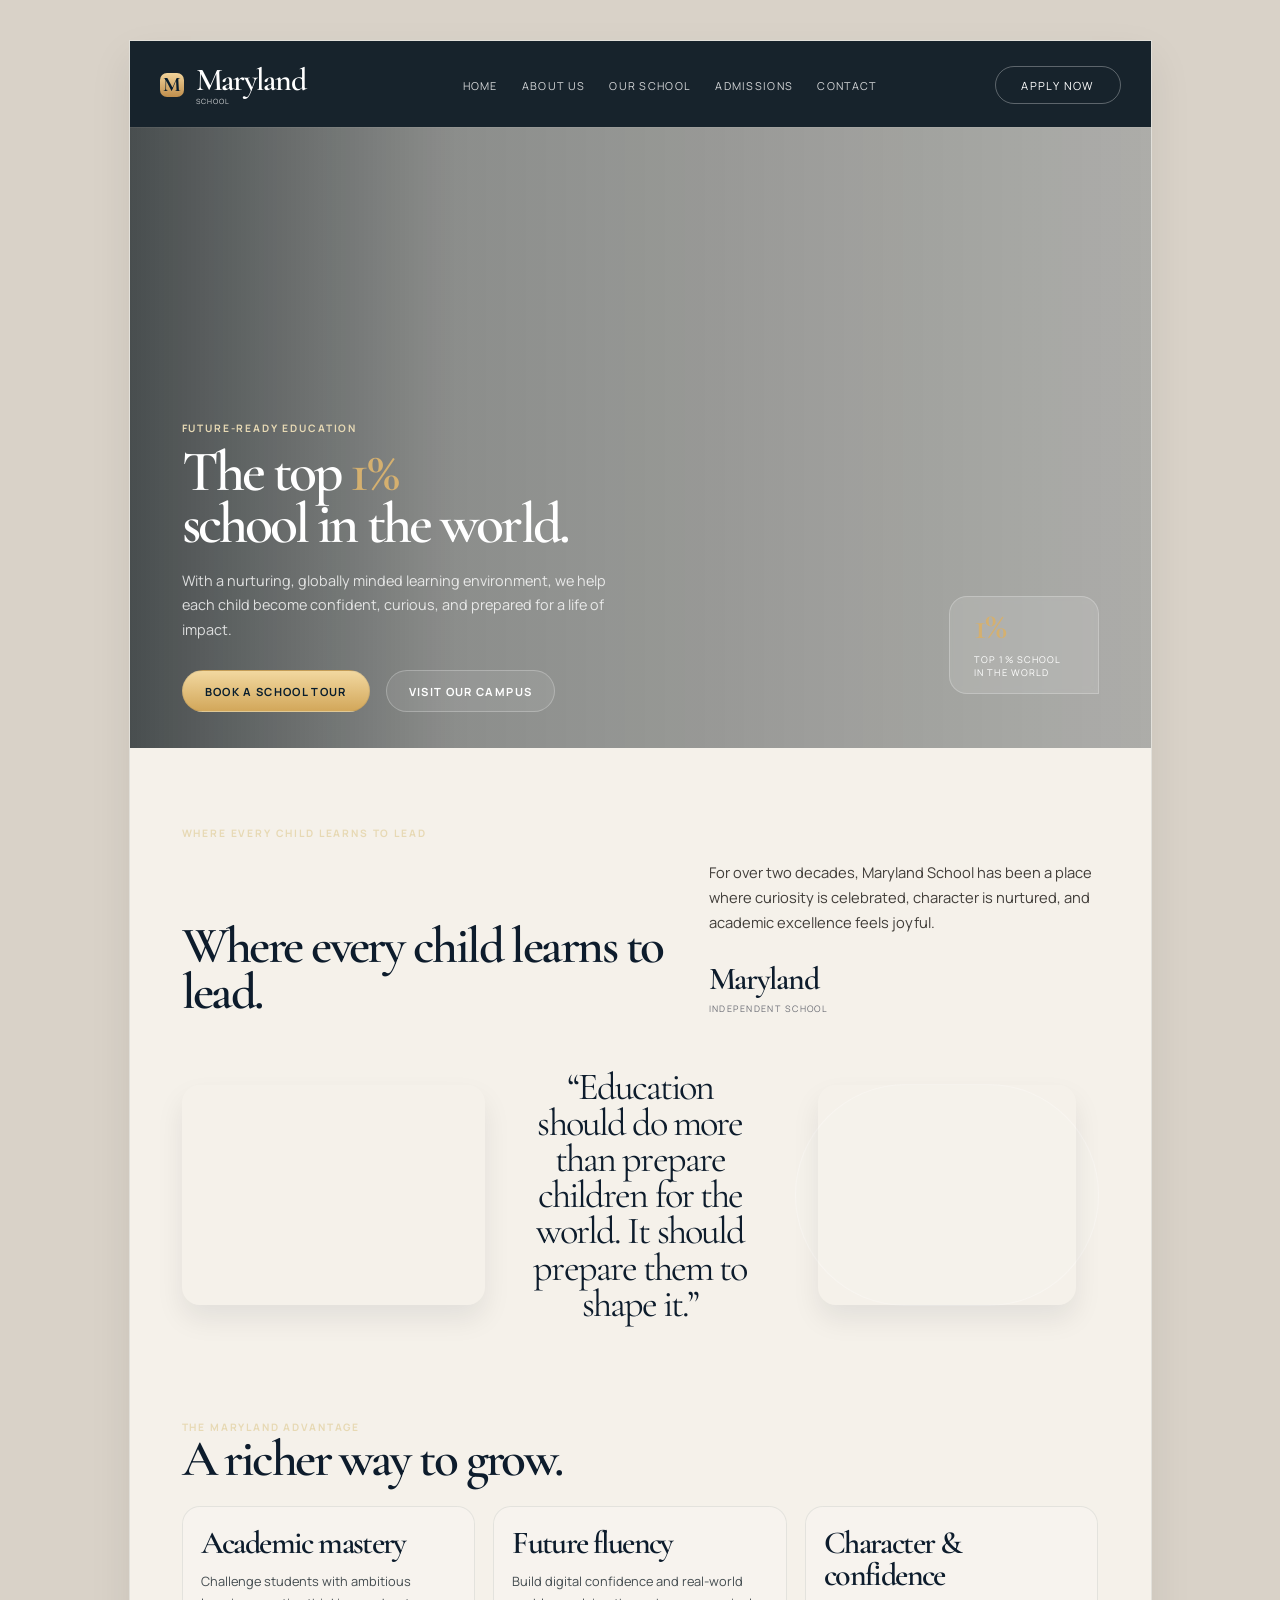
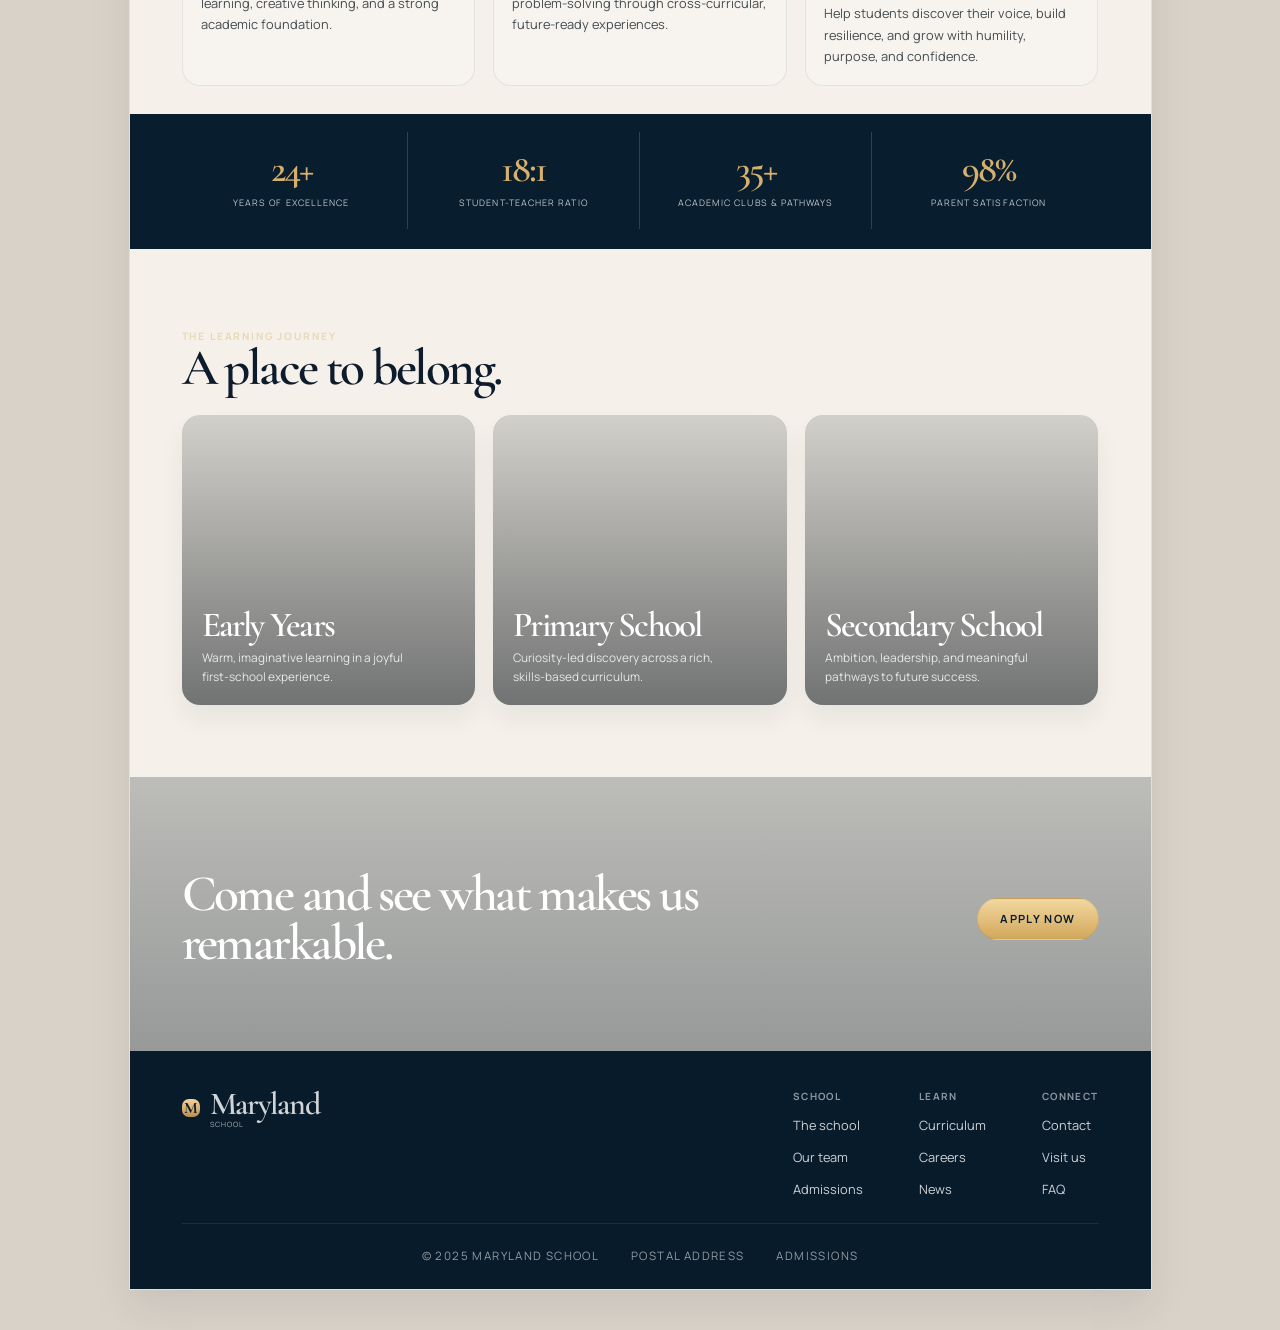
==== index.html @ 66985893 "first commit" ====
<!DOCTYPE html>
<html lang="en">
  <head>
    <meta charset="UTF-8" />
    <meta name="viewport" content="width=device-width, initial-scale=1.0" />
    <title>Maryland School</title>
    <meta
      name="description"
      content="Maryland School — future-ready education for curious learners."
    />
    <link rel="preconnect" href="https://fonts.googleapis.com" />
    <link rel="preconnect" href="https://fonts.gstatic.com" crossorigin />
    <link
      href="https://fonts.googleapis.com/css2?family=Cormorant+Garamond:wght@400;500;600;700&family=Manrope:wght@400;500;600;700;800&display=swap"
      rel="stylesheet"
    />
    <link rel="stylesheet" href="styles.css" />
  </head>
  <body>
    <div class="page-shell">
      <header class="topbar">
        <div class="brand" aria-label="Maryland School home">
          <div class="brand-mark">M</div>
          <div class="brand-copy">
            <span>Maryland</span>
            <small>School</small>
          </div>
        </div>

        <nav class="main-nav" aria-label="Main navigation">
          <a href="#">Home</a>
          <a href="#">About us</a>
          <a href="#">Our school</a>
          <a href="#">Admissions</a>
          <a href="#">Contact</a>
        </nav>

        <button class="nav-button" type="button">Apply now</button>
      </header>

      <main>
        <section class="hero">
          <div class="hero-overlay"></div>
          <div class="hero-inner">
            <div class="hero-copy">
              <p class="kicker">Future-ready education</p>
              <h1>
                The top <span>1%</span><br />
                school in the world.
              </h1>
              <p class="lede">
                With a nurturing, globally minded learning environment, we help
                each child become confident, curious, and prepared for a life of
                impact.
              </p>
              <div class="hero-actions">
                <a href="#" class="primary">Book a school tour</a>
                <a href="#" class="secondary">Visit our campus</a>
              </div>
            </div>

            <div class="hero-stat" aria-label="1% top school award">
              <span>1%</span>
              <small>Top 1% school in the world</small>
            </div>
          </div>
        </section>

        <section class="intro section-wrap">
          <div class="eyebrow-wrap">
            <span class="eyebrow">Where every child learns to lead</span>
          </div>

          <div class="intro-grid">
            <h2>Where every child learns to lead.</h2>
            <div class="intro-copy">
              <p>
                For over two decades, Maryland School has been a place where
                curiosity is celebrated, character is nurtured, and academic
                excellence feels joyful.
              </p>
              <div class="signature-block">
                <span class="signature">Maryland</span>
                <small>Independent school</small>
              </div>
            </div>
          </div>
        </section>

        <section class="story section-wrap">
          <div class="story-visual">
            <div class="story-photo photo-one"></div>
          </div>

          <div class="story-copy">
            <p>
              “Education should do more than prepare children for the world. It
              should prepare them to shape it.”
            </p>
          </div>

          <div class="story-visual secondary">
            <div class="story-photo photo-two"></div>
          </div>
        </section>

        <section class="growth section-wrap">
          <div class="section-head">
            <span class="eyebrow">The Maryland advantage</span>
            <h2>A richer way to grow.</h2>
          </div>

          <div class="growth-grid">
            <article class="growth-card">
              <h3>Academic mastery</h3>
              <p>
                Challenge students with ambitious learning, creative thinking, and
                a strong academic foundation.
              </p>
            </article>
            <article class="growth-card">
              <h3>Future fluency</h3>
              <p>
                Build digital confidence and real-world problem-solving through
                cross-curricular, future-ready experiences.
              </p>
            </article>
            <article class="growth-card">
              <h3>Character &amp; confidence</h3>
              <p>
                Help students discover their voice, build resilience, and grow
                with humility, purpose, and confidence.
              </p>
            </article>
          </div>
        </section>

        <section class="stats" aria-label="School performance stats">
          <div class="stat-item">
            <strong>24+</strong>
            <span>Years of excellence</span>
          </div>
          <div class="stat-item">
            <strong>18:1</strong>
            <span>Student-teacher ratio</span>
          </div>
          <div class="stat-item">
            <strong>35+</strong>
            <span>Academic clubs &amp; pathways</span>
          </div>
          <div class="stat-item">
            <strong>98%</strong>
            <span>Parent satisfaction</span>
          </div>
        </section>

        <section class="school-journey section-wrap">
          <div class="section-head">
            <span class="eyebrow">The learning journey</span>
            <h2>A place to belong.</h2>
          </div>

          <div class="journey-grid">
            <article class="journey-card early-years">
              <div class="card-copy">
                <h3>Early Years</h3>
                <p>Warm, imaginative learning in a joyful first-school experience.</p>
              </div>
            </article>
            <article class="journey-card primary-school">
              <div class="card-copy">
                <h3>Primary School</h3>
                <p>Curiosity-led discovery across a rich, skills-based curriculum.</p>
              </div>
            </article>
            <article class="journey-card secondary-school">
              <div class="card-copy">
                <h3>Secondary School</h3>
                <p>Ambition, leadership, and meaningful pathways to future success.</p>
              </div>
            </article>
          </div>
        </section>

        <section class="cta-banner">
          <div class="cta-inner">
            <h2>Come and see what makes us remarkable.</h2>
            <a href="#">Apply now</a>
          </div>
        </section>
      </main>

      <footer class="site-footer">
        <div class="footer-top">
          <div class="footer-brand">
            <div class="brand-mark small">M</div>
            <div class="brand-copy">
              <span>Maryland</span>
              <small>School</small>
            </div>
          </div>

          <div class="footer-links">
            <div>
              <h4>School</h4>
              <ul>
                <li><a href="#">The school</a></li>
                <li><a href="#">Our team</a></li>
                <li><a href="#">Admissions</a></li>
              </ul>
            </div>
            <div>
              <h4>Learn</h4>
              <ul>
                <li><a href="#">Curriculum</a></li>
                <li><a href="#">Careers</a></li>
                <li><a href="#">News</a></li>
              </ul>
            </div>
            <div>
              <h4>Connect</h4>
              <ul>
                <li><a href="#">Contact</a></li>
                <li><a href="#">Visit us</a></li>
                <li><a href="#">FAQ</a></li>
              </ul>
            </div>
          </div>
        </div>

        <div class="footer-meta">
          <p>© 2025 Maryland School</p>
          <p>Postal address</p>
          <p>Admissions</p>
        </div>
      </footer>
    </div>
  </body>
</html>
---- styles.css ----
:root {
  --paper: #f5f1ea;
  --paper-strong: #ece5dc;
  --ink: #0d1c2c;
  --ink-soft: #17314f;
  --muted: #6b6d75;
  --line: rgba(12, 25, 33, 0.12);
  --gold: #d5b06f;
  --gold-soft: #e7d9b4;
  --navy: #081d2d;
  --navy-2: #0d2130;
  --blue: #8095b5;
  --seagreen: #bcc4b7;
  --shadow: rgba(7, 20, 29, 0.12);
}

* {
  box-sizing: border-box;
}

html {
  scroll-behavior: smooth;
}

body {
  margin: 0;
  font-family: "Manrope", "Segoe UI", sans-serif;
  background: #d9d2c8;
  color: var(--ink);
}

img {
  max-width: 100%;
  display: block;
}

button,
a {
  font: inherit;
}

.page-shell {
  width: min(1023px, calc(100% - 32px));
  margin: 40px auto;
  background: var(--paper);
  box-shadow: 0 18px 40px rgba(10, 18, 26, 0.08);
  border: 1px solid rgba(12, 25, 33, 0.08);
}

.topbar {
  display: flex;
  align-items: center;
  justify-content: space-between;
  gap: 22px;
  background: rgba(10, 23, 32, 0.94);
  padding: 18px 30px 16px;
  min-height: 86px;
  color: white;
}

.brand {
  display: flex;
  align-items: center;
  gap: 12px;
  min-width: 185px;
}

.brand-mark {
  width: 24px;
  height: 24px;
  border-radius: 7px;
  background: linear-gradient(180deg, #f2d39a, #bf8e4c);
  color: var(--navy);
  display: grid;
  place-items: center;
  font-family: "Cormorant Garamond", Georgia, serif;
  font-weight: 700;
  font-size: 1.3rem;
  line-height: 1;
}

.brand-mark.small {
  width: 18px;
  height: 18px;
  font-size: 1rem;
}

.brand-copy {
  display: flex;
  flex-direction: column;
  line-height: 0.95;
}

.brand-copy span {
  font-family: "Cormorant Garamond", Georgia, serif;
  font-size: 2rem;
  letter-spacing: -0.04em;
  font-weight: 600;
}

.brand-copy small {
  text-transform: uppercase;
  letter-spacing: 0.16em;
  font-size: 0.45rem;
  opacity: 0.8;
  margin-top: 2px;
}

.main-nav {
  display: flex;
  align-items: center;
  justify-content: center;
  gap: 24px;
  flex: 1;
  font-size: 0.68rem;
  text-transform: uppercase;
  letter-spacing: 0.12em;
}

.main-nav a {
  color: rgba(255, 255, 255, 0.82);
  text-decoration: none;
  transition: color 0.2s ease;
}

.main-nav a:hover,
.main-nav a:focus-visible {
  color: var(--gold-soft);
}

.nav-button,
.primary,
.secondary,
.cta-inner a {
  display: inline-flex;
  align-items: center;
  justify-content: center;
  border-radius: 999px;
  text-decoration: none;
  transition: transform 0.2s ease, opacity 0.2s ease;
}

.nav-button {
  background: transparent;
  border: 1px solid rgba(255, 255, 255, 0.3);
  color: white;
  font-size: 0.7rem;
  letter-spacing: 0.12em;
  text-transform: uppercase;
  min-width: 126px;
  min-height: 38px;
  cursor: pointer;
}

.nav-button:hover,
.primary:hover,
.secondary:hover,
.cta-inner a:hover {
  transform: translateY(-1px);
}

.hero {
  position: relative;
  min-height: 620px;
  background:
    linear-gradient(90deg, rgba(6, 15, 19, 0.72) 0%, rgba(6, 15, 19, 0.44) 32%, rgba(6, 15, 19, 0.3) 100%),
    url("https://images.unsplash.com/photo-1503676260728-1c00da094a0b?auto=format&fit=crop&w=1400&q=80") center/cover no-repeat;
  border-top: 1px solid rgba(255, 255, 255, 0.06);
}

.hero-inner {
  position: relative;
  z-index: 1;
  max-width: 100%;
  min-height: 620px;
  display: flex;
  align-items: flex-end;
  justify-content: space-between;
  padding: 72px 52px 36px;
}

.hero-copy {
  max-width: 540px;
  color: white;
}

.kicker,
.eyebrow {
  margin: 0 0 12px;
  font-size: 0.64rem;
  letter-spacing: 0.18em;
  text-transform: uppercase;
  color: var(--gold-soft);
  font-weight: 700;
}

.hero-copy h1 {
  margin: 0;
  font-family: "Cormorant Garamond", Georgia, serif;
  font-weight: 600;
  letter-spacing: -0.05em;
  line-height: 0.9;
  font-size: clamp(3.6rem, 4vw, 5.2rem);
}

.hero-copy h1 span {
  color: var(--gold);
}

.lede {
  max-width: 440px;
  margin-top: 18px;
  font-size: 0.9rem;
  line-height: 1.7;
  color: rgba(255, 255, 255, 0.8);
}

.hero-actions {
  margin-top: 28px;
  display: flex;
  align-items: center;
  gap: 16px;
  flex-wrap: wrap;
}

.primary,
.secondary,
.cta-inner a {
  min-height: 42px;
  padding: 0 22px;
  font-size: 0.7rem;
  letter-spacing: 0.12em;
  text-transform: uppercase;
  font-weight: 700;
}

.primary,
.cta-inner a {
  background: linear-gradient(180deg, #f2d8a0, #d2a75a);
  color: var(--navy);
  border: 1px solid rgba(13, 28, 44, 0.08);
}

.secondary {
  background: rgba(255, 255, 255, 0.08);
  border: 1px solid rgba(255, 255, 255, 0.25);
  color: white;
}

.hero-stat {
  display: flex;
  flex-direction: column;
  align-items: flex-start;
  justify-content: flex-end;
  align-self: flex-end;
  padding: 18px 24px 14px;
  border-radius: 18px 18px 0 18px;
  background: rgba(255, 255, 255, 0.12);
  border: 1px solid rgba(255, 255, 255, 0.24);
  backdrop-filter: blur(3px);
  margin-bottom: 18px;
  width: 150px;
  height: 98px;
  color: white;
}

.hero-stat span {
  font-family: "Cormorant Garamond", Georgia, serif;
  font-size: 2.4rem;
  font-weight: 600;
  letter-spacing: -0.05em;
  line-height: 1;
  color: var(--gold);
}

.hero-stat small {
  margin-top: 8px;
  font-size: 0.58rem;
  line-height: 1.4;
  letter-spacing: 0.12em;
  text-transform: uppercase;
}

.section-wrap {
  padding: 72px 52px 0;
}

.intro {
  background: var(--paper);
}

.eyebrow-wrap {
  margin-bottom: 18px;
}

.intro-grid {
  display: grid;
  grid-template-columns: 1.2fr 1fr;
  align-items: end;
  gap: 26px;
  padding-bottom: 10px;
}

.intro-grid h2,
.section-head h2 {
  margin: 0;
  font-family: "Cormorant Garamond", Georgia, serif;
  font-size: clamp(2.8rem, 4vw, 4.1rem);
  line-height: 0.9;
  letter-spacing: -0.05em;
  color: var(--ink);
  font-weight: 600;
}

.intro-copy {
  display: flex;
  flex-direction: column;
  align-items: flex-start;
  gap: 18px;
  justify-self: end;
  max-width: 390px;
}

.intro-copy p {
  margin: 0;
  color: #403d39;
  font-size: 0.92rem;
  line-height: 1.7;
}

.signature-block {
  display: flex;
  flex-direction: column;
  align-items: flex-start;
  gap: 4px;
  margin-top: 6px;
}

.signature-block .signature {
  font-family: "Cormorant Garamond", Georgia, serif;
  font-size: 2rem;
  font-weight: 600;
  letter-spacing: -0.04em;
  color: var(--ink);
}

.signature-block small {
  font-size: 0.56rem;
  letter-spacing: 0.16em;
  text-transform: uppercase;
  color: var(--muted);
}

.story {
  display: grid;
  grid-template-columns: 1.2fr 1fr 1.2fr;
  gap: 28px;
  align-items: center;
  padding-top: 44px;
}

.story-visual {
  min-height: 220px;
}

.story-photo {
  width: 100%;
  height: 100%;
  min-height: 220px;
  border-radius: 18px;
  box-shadow: 0 14px 28px rgba(16, 25, 32, 0.08);
  background-size: cover;
  background-position: center;
}

.photo-one {
  background-image: url("https://images.unsplash.com/photo-1503676260728-1c00da094a0b?auto=format&fit=crop&w=900&q=80");
}

.photo-two {
  background-image: url("https://images.unsplash.com/photo-1545239351-1141bd82e8a6?auto=format&fit=crop&w=900&q=80");
}

.story-copy {
  display: flex;
  justify-content: center;
}

.story-copy p {
  margin: 0;
  max-width: 240px;
  font-family: "Cormorant Garamond", Georgia, serif;
  font-size: clamp(2rem, 3vw, 3rem);
  line-height: 0.94;
  letter-spacing: -0.05em;
  color: var(--ink);
  text-align: center;
}

.growth {
  background: var(--paper);
  padding-top: 92px;
}

.section-head {
  margin-bottom: 24px;
}

.growth-grid {
  display: grid;
  grid-template-columns: repeat(3, minmax(0, 1fr));
  gap: 18px;
  padding-bottom: 28px;
}

.growth-card {
  position: relative;
  background: rgba(255, 255, 255, 0.2);
  border: 1px solid rgba(12, 25, 33, 0.08);
  border-radius: 18px;
  padding: 20px 18px 14px;
  min-height: 180px;
}

.growth-card h3 {
  margin: 0 0 12px;
  font-family: "Cormorant Garamond", Georgia, serif;
  font-size: clamp(2rem, 2vw, 2.4rem);
  line-height: 1;
  letter-spacing: -0.05em;
  color: var(--ink);
  font-weight: 600;
}

.growth-card p {
  margin: 0;
  color: rgba(17, 28, 35, 0.78);
  font-size: 0.8rem;
  line-height: 1.7;
}

.stats {
  display: grid;
  grid-template-columns: repeat(4, minmax(0, 1fr));
  background: var(--navy);
  color: white;
  padding: 18px 46px 20px;
}

.stat-item {
  display: flex;
  flex-direction: column;
  align-items: center;
  justify-content: center;
  gap: 8px;
  text-align: center;
  padding: 18px 8px;
  border-right: 1px solid rgba(255, 255, 255, 0.16);
}

.stat-item:last-child {
  border-right: none;
}

.stat-item strong {
  font-family: "Cormorant Garamond", Georgia, serif;
  font-size: clamp(2.3rem, 3vw, 3.2rem);
  font-weight: 600;
  letter-spacing: -0.05em;
  color: var(--gold);
  line-height: 1;
}

.stat-item span {
  font-size: 0.56rem;
  line-height: 1.6;
  text-transform: uppercase;
  letter-spacing: 0.12em;
  color: rgba(255, 255, 255, 0.75);
}

.school-journey {
  padding-top: 74px;
  background: var(--paper);
}

.journey-grid {
  display: grid;
  grid-template-columns: repeat(3, minmax(0, 1fr));
  gap: 18px;
  margin-top: 24px;
}

.journey-card {
  position: relative;
  height: 290px;
  border-radius: 18px;
  overflow: hidden;
  display: flex;
  align-items: flex-end;
  background-size: cover;
  background-position: center;
  box-shadow: 0 14px 24px rgba(16, 25, 32, 0.06);
}

.journey-card::before {
  content: "";
  position: absolute;
  inset: 0;
  background: linear-gradient(180deg, rgba(10, 17, 22, 0.15), rgba(10, 17, 22, 0.56));
}

.card-copy {
  position: relative;
  z-index: 1;
  padding: 20px 20px 18px;
  color: white;
}

.card-copy h3 {
  margin: 0 0 8px;
  font-family: "Cormorant Garamond", Georgia, serif;
  font-size: clamp(2.2rem, 2vw, 2.7rem);
  font-weight: 600;
  letter-spacing: -0.05em;
  line-height: 0.9;
}

.card-copy p {
  margin: 0;
  max-width: 220px;
  font-size: 0.74rem;
  line-height: 1.6;
  color: rgba(255, 255, 255, 0.82);
}

.early-years {
  background-image: url("https://images.unsplash.com/photo-1513258496099-48168024aec0?auto=format&fit=crop&w=1000&q=80");
}

.primary-school {
  background-image: url("https://images.unsplash.com/photo-1509062522246-3755977927d7?auto=format&fit=crop&w=1000&q=80");
}

.secondary-school {
  background-image: url("https://images.unsplash.com/photo-1522202176988-66273c2fd55f?auto=format&fit=crop&w=1000&q=80");
}

.primary-school,
.secondary-school {
  background-size: cover;
  background-position: center;
}

.cta-banner {
  background: linear-gradient(180deg, rgba(9, 22, 31, 0.24), rgba(9, 22, 31, 0.4)),
    url("https://images.unsplash.com/photo-1503676260728-1c00da094a0b?auto=format&fit=crop&w=1600&q=80") center/cover no-repeat;
  margin-top: 72px;
  padding: 82px 52px 72px;
  color: white;
}

.cta-inner {
  display: flex;
  align-items: center;
  justify-content: space-between;
  gap: 24px;
  min-height: 120px;
}

.cta-inner h2 {
  margin: 0;
  font-family: "Cormorant Garamond", Georgia, serif;
  font-size: clamp(2.8rem, 4vw, 4rem);
  line-height: 0.95;
  letter-spacing: -0.05em;
  font-weight: 600;
  max-width: 620px;
}

.cta-inner a {
  min-width: 120px;
}

.site-footer {
  background: #081b2a;
  color: rgba(255, 255, 255, 0.82);
  padding: 38px 52px 26px;
}

.footer-top {
  display: flex;
  align-items: flex-start;
  justify-content: space-between;
  gap: 24px;
  border-bottom: 1px solid rgba(255, 255, 255, 0.08);
  padding-bottom: 24px;
}

.footer-brand {
  display: flex;
  align-items: center;
  gap: 10px;
}

.footer-links {
  display: flex;
  gap: 56px;
}

.footer-links h4 {
  margin: 0 0 10px;
  font-size: 0.62rem;
  text-transform: uppercase;
  letter-spacing: 0.14em;
  color: rgba(255, 255, 255, 0.55);
}

.footer-links ul {
  list-style: none;
  margin: 0;
  padding: 0;
  display: flex;
  flex-direction: column;
  gap: 10px;
}

.footer-links a {
  color: rgba(255, 255, 255, 0.8);
  text-decoration: none;
  font-size: 0.8rem;
}

.footer-meta {
  display: flex;
  align-items: center;
  justify-content: center;
  gap: 32px;
  padding-top: 24px;
  font-size: 0.72rem;
  letter-spacing: 0.12em;
  text-transform: uppercase;
  color: rgba(255, 255, 255, 0.56);
}

.footer-meta p {
  margin: 0;
}

@media (max-width: 840px) {
  .topbar {
    flex-wrap: wrap;
    justify-content: center;
    padding: 18px 22px;
  }

  .main-nav {
    order: 3;
    width: 100%;
    flex-wrap: wrap;
    gap: 12px 18px;
  }

  .hero-inner {
    flex-direction: column;
    justify-content: flex-end;
    align-items: flex-start;
    padding: 54px 30px 28px;
  }

  .section-wrap,
  .cta-banner,
  .site-footer {
    padding-left: 24px;
    padding-right: 24px;
  }

  .intro-grid,
  .story,
  .growth-grid,
  .journey-grid,
  .stats,
  .footer-top,
  .cta-inner {
    grid-template-columns: 1fr;
    display: grid;
  }

  .story {
    gap: 24px;
  }

  .story-copy {
    order: 2;
  }

  .story-copy p {
    max-width: 100%;
  }

  .stats {
    padding: 12px 18px;
  }

  .stat-item {
    border-right: none;
    border-bottom: 1px solid rgba(255, 255, 255, 0.16);
  }

  .stat-item:last-child {
    border-bottom: none;
  }

  .footer-top {
    gap: 18px;
  }

  .footer-links {
    width: 100%;
    justify-content: space-between;
    gap: 18px;
  }

  .footer-meta {
    gap: 12px;
    flex-wrap: wrap;
    justify-content: flex-start;
  }
}

@media (max-width: 540px) {
  .page-shell {
    width: min(100%, calc(100% - 10px));
    margin: 10px auto;
  }

  .brand-copy span {
    font-size: 1.5rem;
  }

  .main-nav {
    font-size: 0.58rem;
    letter-spacing: 0.1em;
  }

  .nav-button {
    min-width: 100%;
  }

  .hero-copy h1 {
    font-size: 3.1rem;
  }

  .lede {
    font-size: 0.8rem;
  }

  .hero-actions {
    flex-direction: column;
    align-items: stretch;
  }

  .primary,
  .secondary,
  .nav-button,
  .cta-inner a {
    width: 100%;
  }

  .intro-grid h2,
  .section-head h2,
  .cta-inner h2 {
    font-size: 2.8rem;
  }

  .story-photo,
  .journey-card {
    min-height: 180px;
  }

  .footer-links {
    flex-direction: column;
  }
}
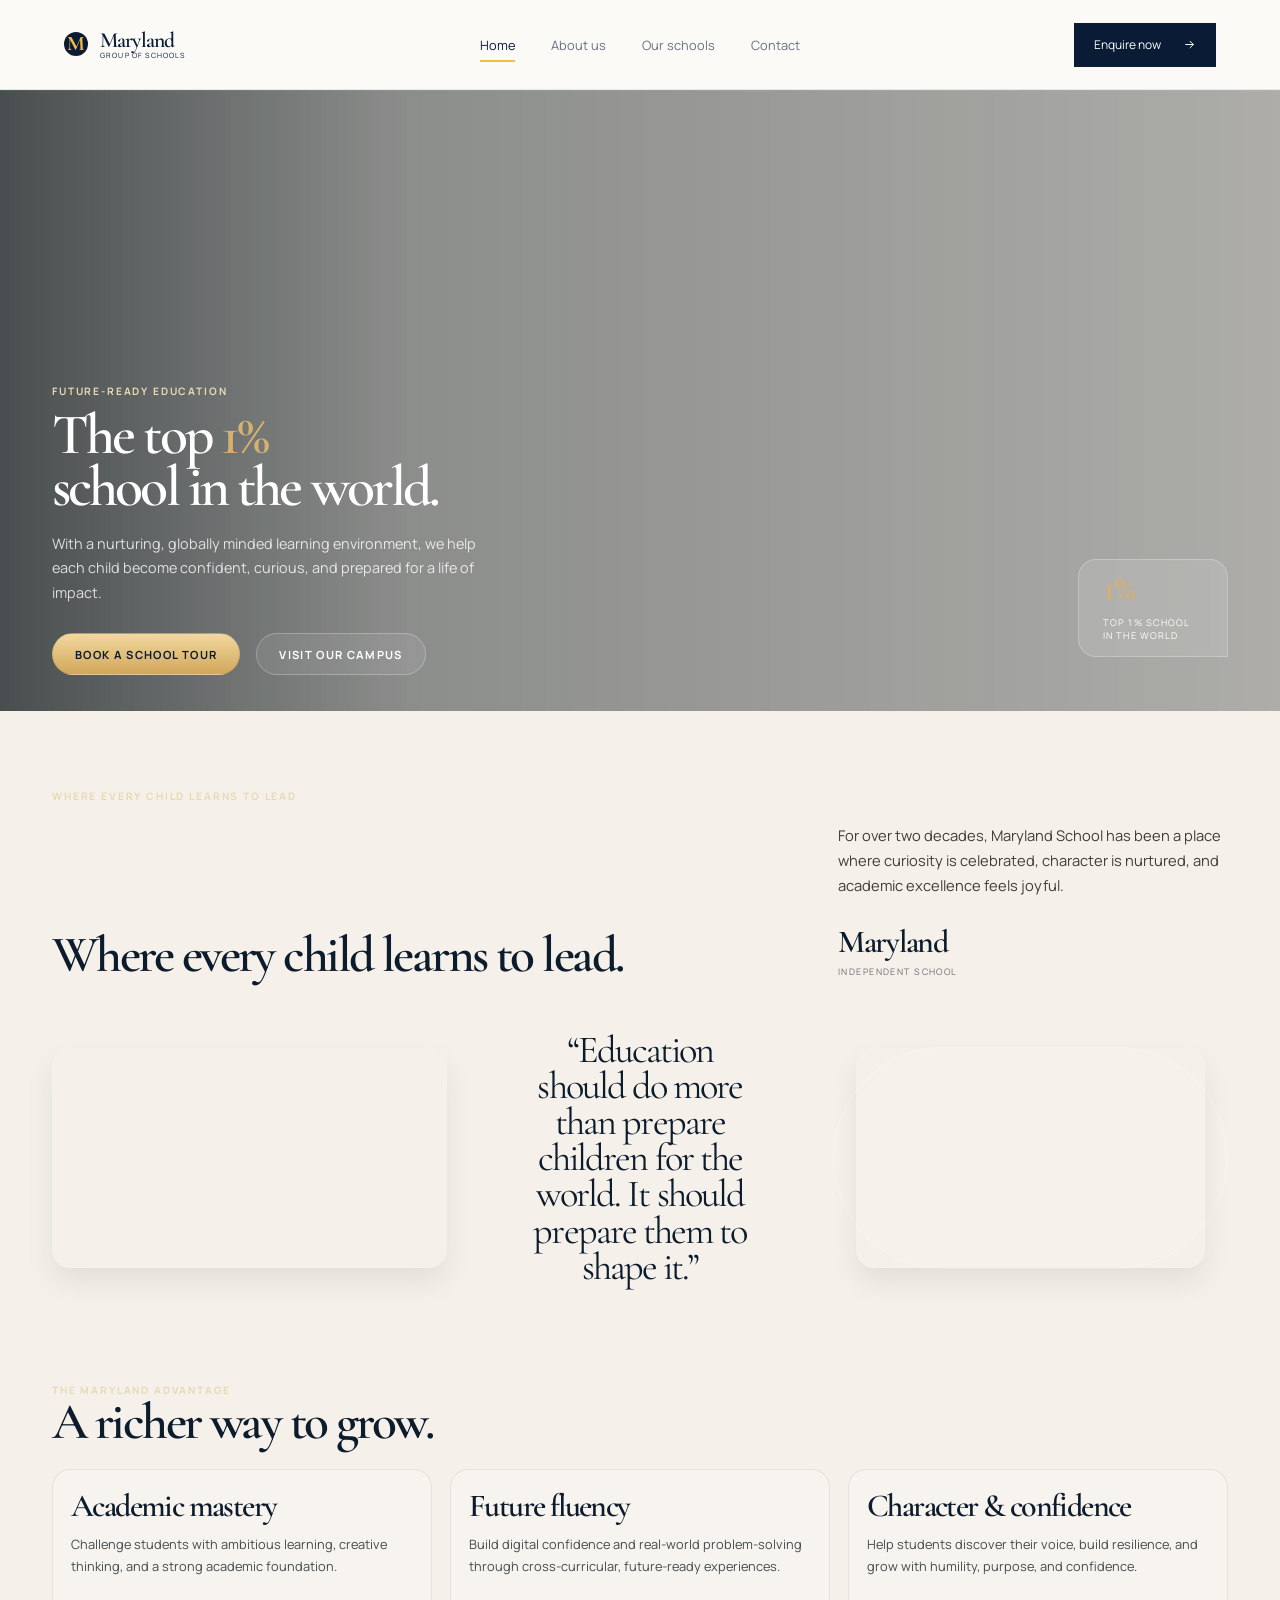
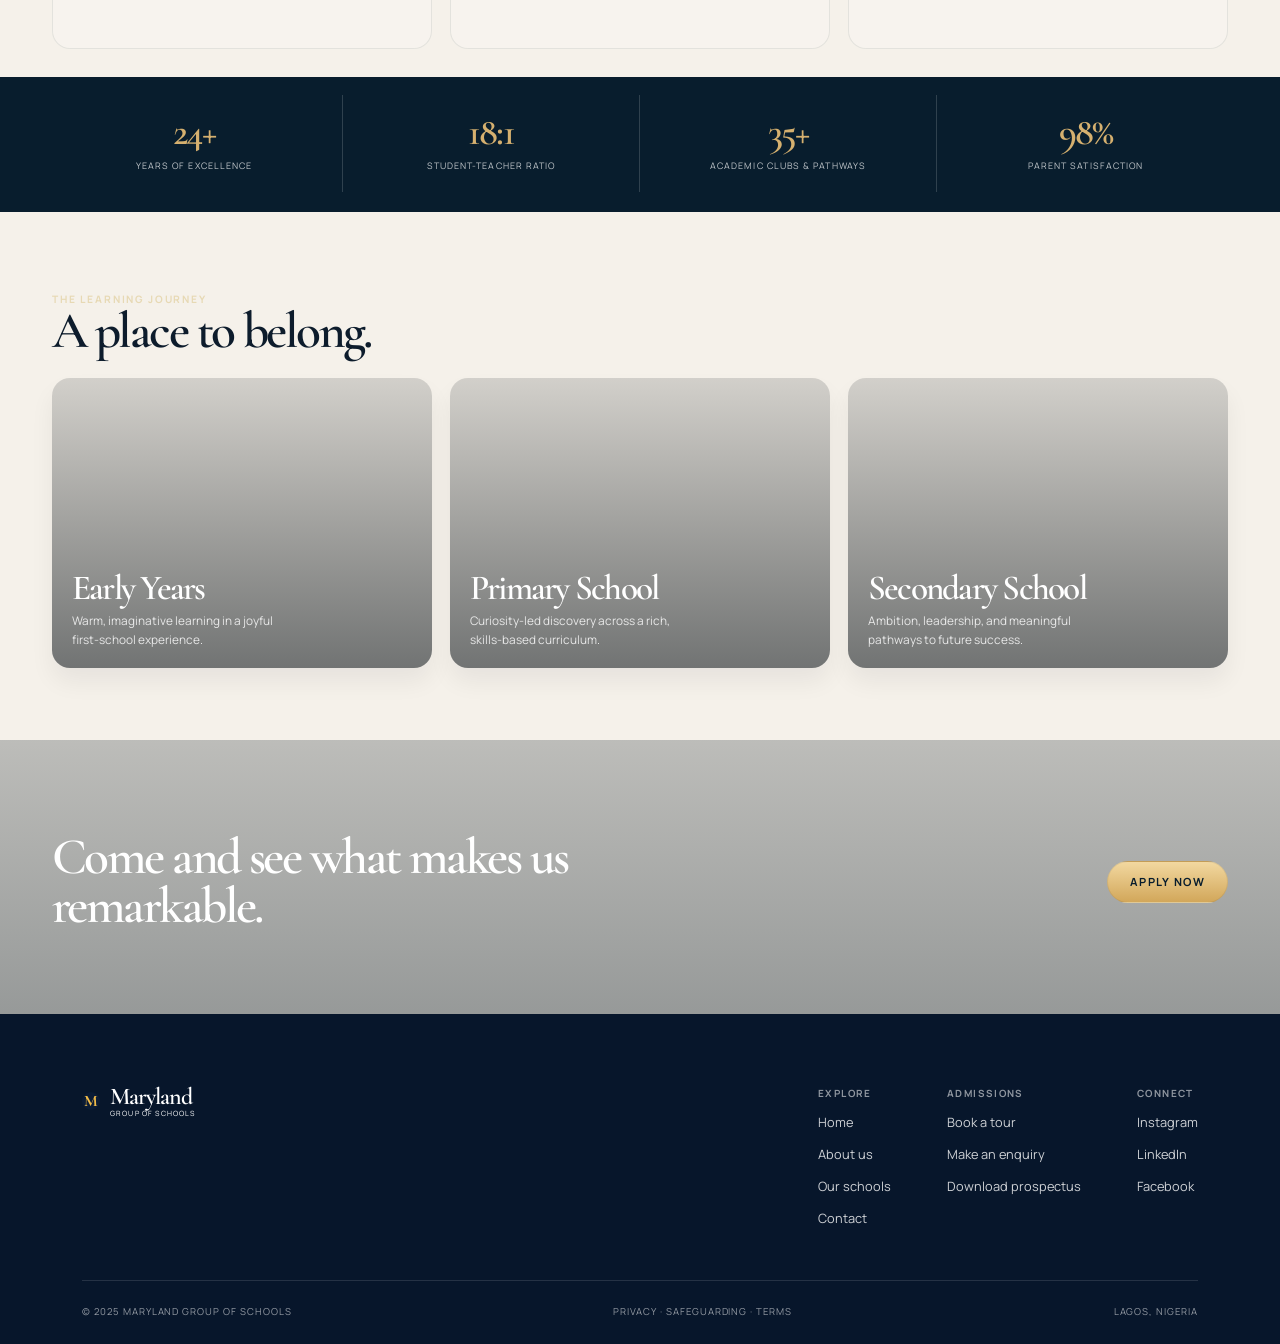
==== commit 79cec2e7: "Second commit (done)" ====
--- a/index.html
+++ b/index.html
@@ -19,23 +19,33 @@
   <body>
     <div class="page-shell">
       <header class="topbar">
-        <div class="brand" aria-label="Maryland School home">
+        <a class="brand" href="index.html" aria-label="Maryland Group of Schools home">
           <div class="brand-mark">M</div>
           <div class="brand-copy">
             <span>Maryland</span>
-            <small>School</small>
-          </div>
-        </div>
+            <small>Group of Schools</small>
+          </div>
+        </a>
 
         <nav class="main-nav" aria-label="Main navigation">
-          <a href="#">Home</a>
-          <a href="#">About us</a>
-          <a href="#">Our school</a>
-          <a href="#">Admissions</a>
-          <a href="#">Contact</a>
+          <a class="active" href="index.html" aria-current="page">Home</a>
+          <a href="about.html">About us</a>
+          <a href="schools.html">Our schools</a>
+          <a href="contact.html">Contact</a>
         </nav>
 
-        <button class="nav-button" type="button">Apply now</button>
+        <a class="nav-button" href="contact.html">
+          Enquire now <img class="arrow-icon" src="assets/arrow.svg" alt="" />
+        </a>
+        <details class="mobile-nav">
+          <summary aria-label="Open navigation menu">Menu</summary>
+          <nav aria-label="Mobile navigation">
+            <a href="index.html" aria-current="page">Home</a>
+            <a href="about.html">About us</a>
+            <a href="schools.html">Our schools</a>
+            <a href="contact.html">Contact</a>
+          </nav>
+        </details>
       </header>
 
       <main>
@@ -54,8 +64,8 @@
                 impact.
               </p>
               <div class="hero-actions">
-                <a href="#" class="primary">Book a school tour</a>
-                <a href="#" class="secondary">Visit our campus</a>
+                <a href="contact.html#enquiry-form" class="primary">Book a school tour</a>
+                <a href="contact.html" class="secondary">Visit our campus</a>
               </div>
             </div>
 
@@ -185,53 +195,54 @@
         <section class="cta-banner">
           <div class="cta-inner">
             <h2>Come and see what makes us remarkable.</h2>
-            <a href="#">Apply now</a>
+            <a href="contact.html#enquiry-form">Apply now</a>
           </div>
         </section>
       </main>
 
       <footer class="site-footer">
         <div class="footer-top">
-          <div class="footer-brand">
+          <a class="footer-brand" href="index.html" aria-label="Maryland Group of Schools home">
             <div class="brand-mark small">M</div>
             <div class="brand-copy">
               <span>Maryland</span>
-              <small>School</small>
-            </div>
-          </div>
+              <small>Group of Schools</small>
+            </div>
+          </a>
 
           <div class="footer-links">
             <div>
-              <h4>School</h4>
+              <h4>Explore</h4>
               <ul>
-                <li><a href="#">The school</a></li>
-                <li><a href="#">Our team</a></li>
-                <li><a href="#">Admissions</a></li>
+                <li><a href="index.html">Home</a></li>
+                <li><a href="about.html">About us</a></li>
+                <li><a href="schools.html">Our schools</a></li>
+                <li><a href="contact.html">Contact</a></li>
               </ul>
             </div>
             <div>
-              <h4>Learn</h4>
+              <h4>Admissions</h4>
               <ul>
-                <li><a href="#">Curriculum</a></li>
-                <li><a href="#">Careers</a></li>
-                <li><a href="#">News</a></li>
+                <li><a href="contact.html">Book a tour</a></li>
+                <li><a href="contact.html">Make an enquiry</a></li>
+                <li><a href="contact.html">Download prospectus</a></li>
               </ul>
             </div>
             <div>
               <h4>Connect</h4>
               <ul>
-                <li><a href="#">Contact</a></li>
-                <li><a href="#">Visit us</a></li>
-                <li><a href="#">FAQ</a></li>
+                <li><a href="https://instagram.com">Instagram</a></li>
+                <li><a href="https://linkedin.com">LinkedIn</a></li>
+                <li><a href="https://facebook.com">Facebook</a></li>
               </ul>
             </div>
           </div>
         </div>
 
         <div class="footer-meta">
-          <p>© 2025 Maryland School</p>
-          <p>Postal address</p>
-          <p>Admissions</p>
+          <p>© 2025 Maryland Group of Schools</p>
+          <p>Privacy · Safeguarding · Terms</p>
+          <p>Lagos, Nigeria</p>
         </div>
       </footer>
     </div>
--- a/styles.css
+++ b/styles.css
@@ -782,3 +782,241 @@
     flex-direction: column;
   }
 }
+
+body {
+  background: var(--paper);
+}
+
+.page-shell {
+  width: 100%;
+  max-width: none;
+  margin: 0;
+  border: 0;
+  box-shadow: none;
+}
+
+.topbar {
+  min-height: 90px;
+  display: grid;
+  grid-template-columns: minmax(180px, 1fr) auto minmax(150px, 1fr);
+  gap: 24px;
+  padding: 0 clamp(24px, 5vw, 72px);
+  background: #fbfaf7;
+  border-bottom: 1px solid rgba(10, 27, 53, 0.08);
+  color: var(--ink);
+}
+
+.brand {
+  color: #0a1b35;
+  text-decoration: none;
+  min-width: 0;
+  gap: 12px;
+}
+
+.brand-mark {
+  flex: 0 0 auto;
+  border-radius: 50%;
+  background: #0a1b35;
+  color: #f2bc48;
+}
+
+.brand-copy span {
+  font-size: 1.35rem;
+}
+
+.brand-copy small {
+  opacity: 1;
+}
+
+.main-nav {
+  order: 0;
+  width: auto;
+  gap: clamp(18px, 3vw, 36px);
+  font-size: 0.8rem;
+  letter-spacing: 0;
+  text-transform: none;
+}
+
+.main-nav a {
+  position: relative;
+  padding: 10px 0;
+  color: #687182;
+}
+
+.main-nav a.active,
+.main-nav a:hover,
+.main-nav a:focus-visible {
+  color: #0a1b35;
+}
+
+.main-nav a.active::after {
+  position: absolute;
+  right: 0;
+  bottom: 2px;
+  left: 0;
+  height: 2px;
+  background: #f2bc48;
+  content: "";
+}
+
+.nav-button {
+  justify-self: end;
+  gap: 22px;
+  min-width: 0;
+  min-height: 44px;
+  border: 0;
+  border-radius: 0;
+  padding: 0 20px;
+  background: #0a1b35;
+  color: #fff;
+  text-decoration: none;
+  font-size: 0.75rem;
+  letter-spacing: 0;
+  text-transform: none;
+}
+
+.mobile-nav {
+  display: none;
+}
+
+.site-footer {
+  background: #07162b;
+  padding: 72px clamp(24px, 8vw, 82px) 26px;
+}
+
+.footer-top {
+  border-bottom-color: rgba(255, 255, 255, 0.12);
+  padding-bottom: 52px;
+}
+
+.footer-brand {
+  color: white;
+  text-decoration: none;
+}
+
+.footer-brand .brand-copy span {
+  font-size: 1.5rem;
+}
+
+.footer-meta {
+  justify-content: space-between;
+  padding-top: 24px;
+  font-size: 0.6rem;
+  letter-spacing: 0.1em;
+}
+
+@media (max-width: 840px) {
+  .topbar {
+    grid-template-columns: 1fr auto;
+    flex-wrap: nowrap;
+    justify-content: space-between;
+    padding: 0 24px;
+  }
+
+  .main-nav {
+    display: none;
+  }
+
+  .nav-button {
+    display: none;
+  }
+
+  .mobile-nav {
+    position: relative;
+    display: block;
+    justify-self: end;
+    order: 0;
+  }
+
+  .mobile-nav summary {
+    display: flex;
+    align-items: center;
+    gap: 12px;
+    min-height: 42px;
+    color: #0a1b35;
+    cursor: pointer;
+    font-size: 0.75rem;
+    list-style: none;
+  }
+
+  .mobile-nav summary::-webkit-details-marker {
+    display: none;
+  }
+
+  .mobile-nav summary::after {
+    width: 18px;
+    height: 12px;
+    background: linear-gradient(
+      to bottom,
+      #0a1b35 0 1px,
+      transparent 1px 5px,
+      #0a1b35 5px 6px,
+      transparent 6px 11px,
+      #0a1b35 11px 12px
+    );
+    content: "";
+  }
+
+  .mobile-nav[open] nav {
+    position: absolute;
+    z-index: 5;
+    top: calc(100% + 8px);
+    right: 0;
+    display: grid;
+    min-width: 210px;
+    padding: 10px;
+    background: #fbfaf7;
+    border: 1px solid rgba(10, 27, 53, 0.12);
+    box-shadow: 0 14px 32px rgba(10, 27, 53, 0.16);
+  }
+
+  .mobile-nav nav a {
+    padding: 13px 12px;
+    color: #0a1b35;
+    text-decoration: none;
+  }
+
+  .mobile-nav nav a:hover,
+  .mobile-nav nav a:focus-visible,
+  .mobile-nav nav a[aria-current="page"] {
+    background: #f5f1e8;
+  }
+
+  .footer-top {
+    display: grid;
+    grid-template-columns: 1fr;
+  }
+}
+
+@media (max-width: 540px) {
+  .page-shell {
+    width: 100%;
+    margin: 0;
+  }
+
+  .topbar {
+    min-height: 76px;
+    padding: 0 20px;
+  }
+
+  .brand-copy span {
+    font-size: 1.25rem;
+  }
+
+  .footer-meta {
+    display: grid;
+    gap: 10px;
+    justify-content: start;
+    text-align: left;
+  }
+}
+
+:where(a, button, summary, input, select, textarea):focus-visible {
+  outline: 2px solid #143f9f;
+  outline-offset: 3px;
+}
+
+::selection {
+  background: #f2bc48;
+  color: #0a1b35;
+}
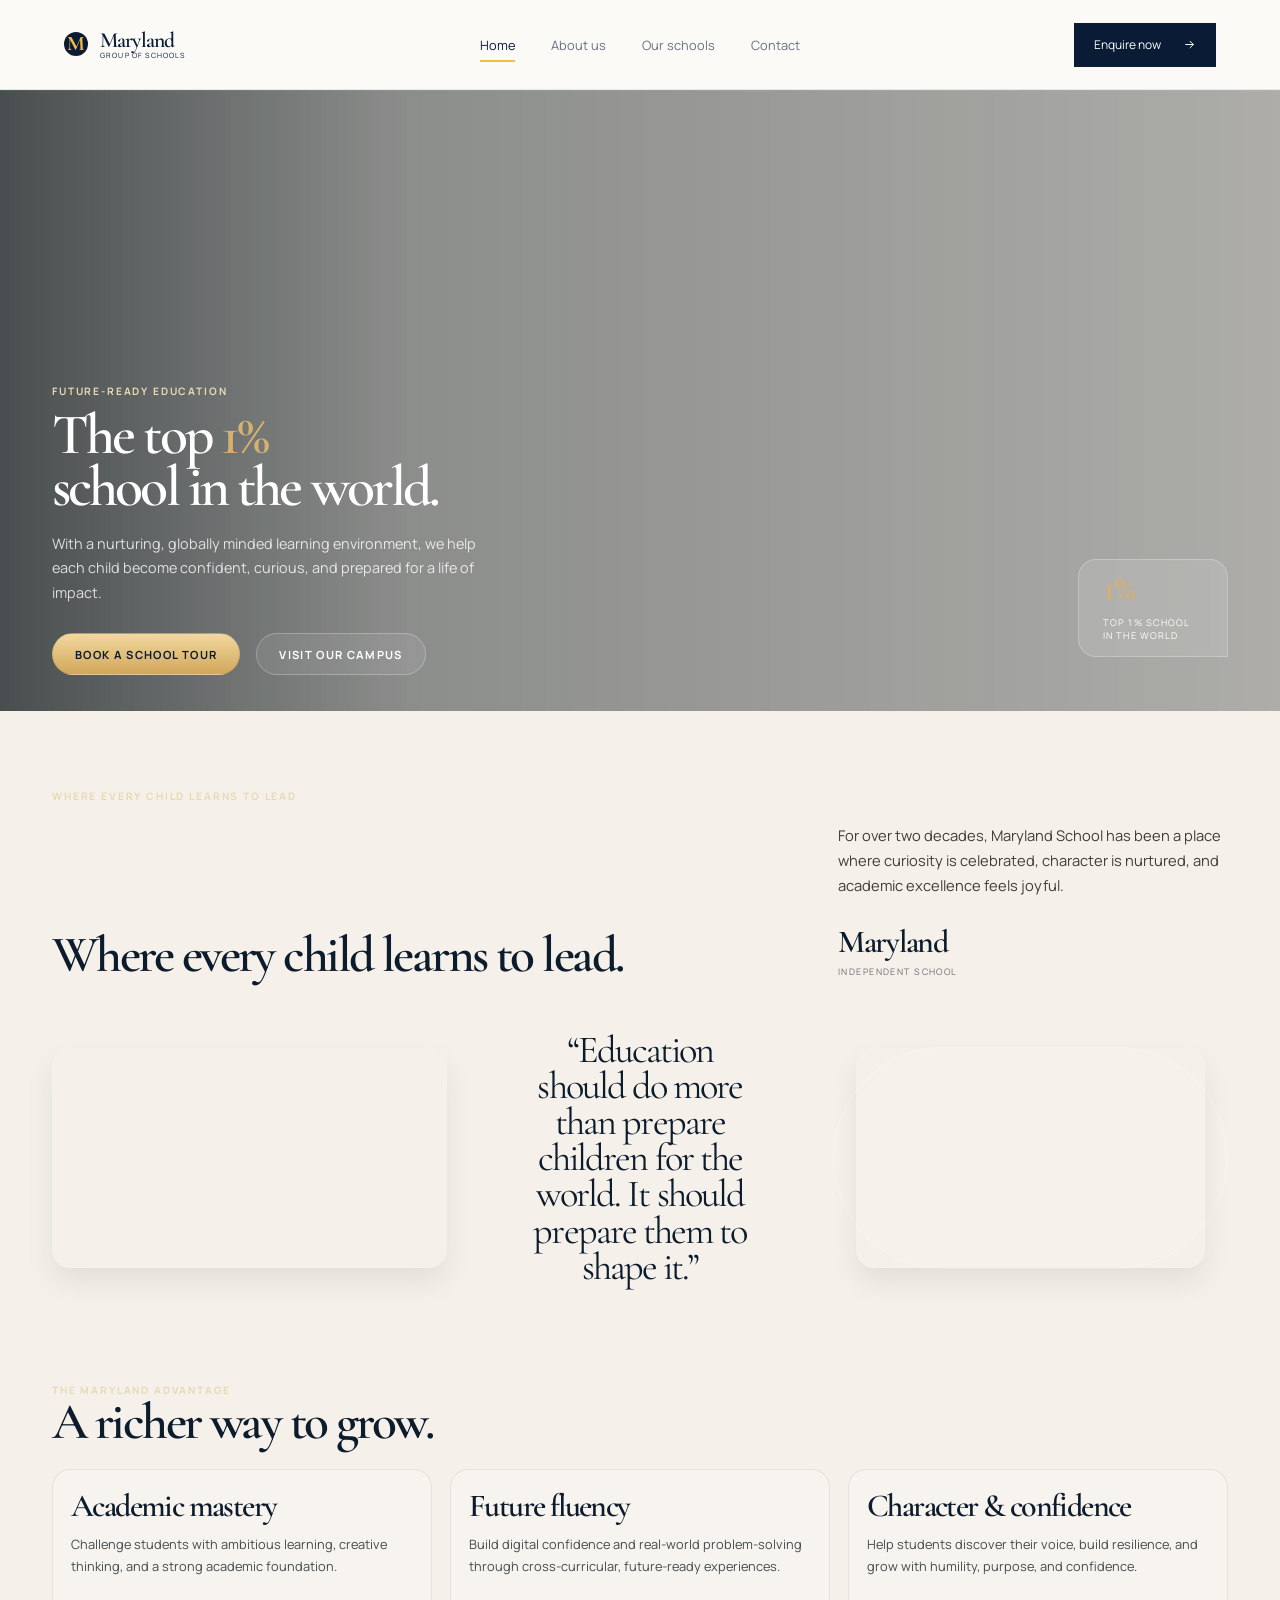
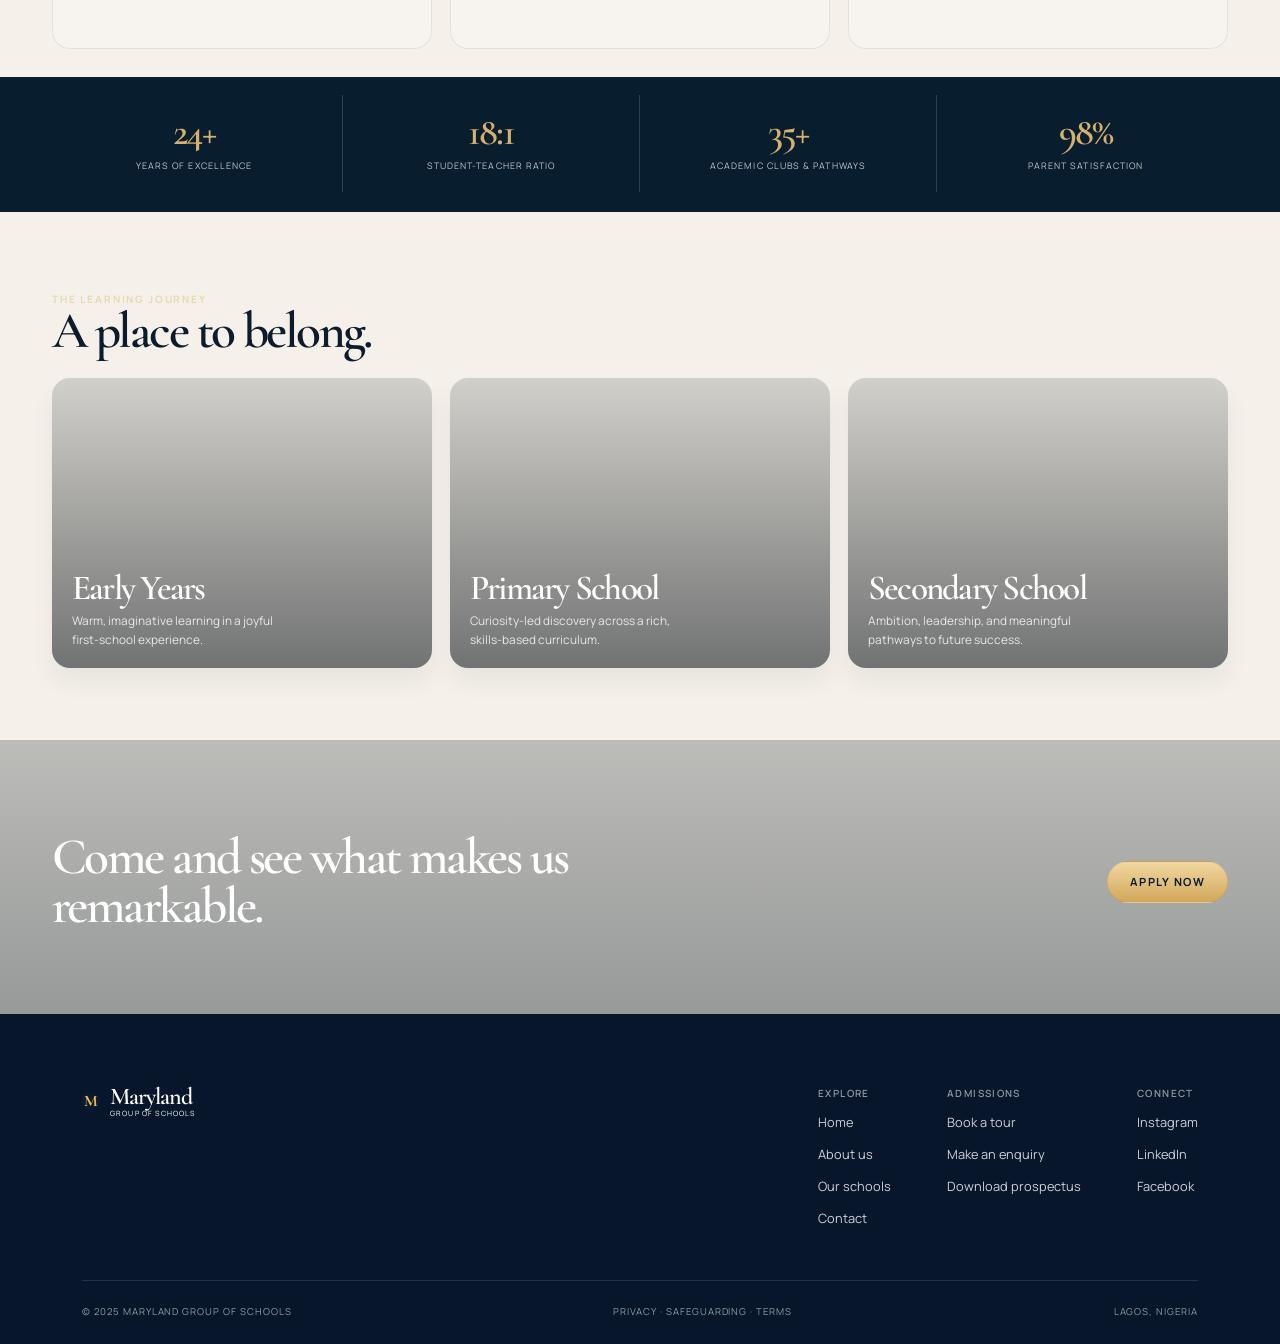
==== commit c2f797b9: "done" ====
--- a/index.html
+++ b/index.html
@@ -212,7 +212,7 @@
 
           <div class="footer-links">
             <div>
-              <h4>Explore</h4>
+              <h2>Explore</h2>
               <ul>
                 <li><a href="index.html">Home</a></li>
                 <li><a href="about.html">About us</a></li>
@@ -221,7 +221,7 @@
               </ul>
             </div>
             <div>
-              <h4>Admissions</h4>
+              <h2>Admissions</h2>
               <ul>
                 <li><a href="contact.html">Book a tour</a></li>
                 <li><a href="contact.html">Make an enquiry</a></li>
@@ -229,7 +229,7 @@
               </ul>
             </div>
             <div>
-              <h4>Connect</h4>
+              <h2>Connect</h2>
               <ul>
                 <li><a href="https://instagram.com">Instagram</a></li>
                 <li><a href="https://linkedin.com">LinkedIn</a></li>
--- a/styles.css
+++ b/styles.css
@@ -608,9 +608,10 @@
   gap: 56px;
 }
 
-.footer-links h4 {
+.footer-links h2 {
   margin: 0 0 10px;
   font-size: 0.62rem;
+  font-weight: 600;
   text-transform: uppercase;
   letter-spacing: 0.14em;
   color: rgba(255, 255, 255, 0.55);
